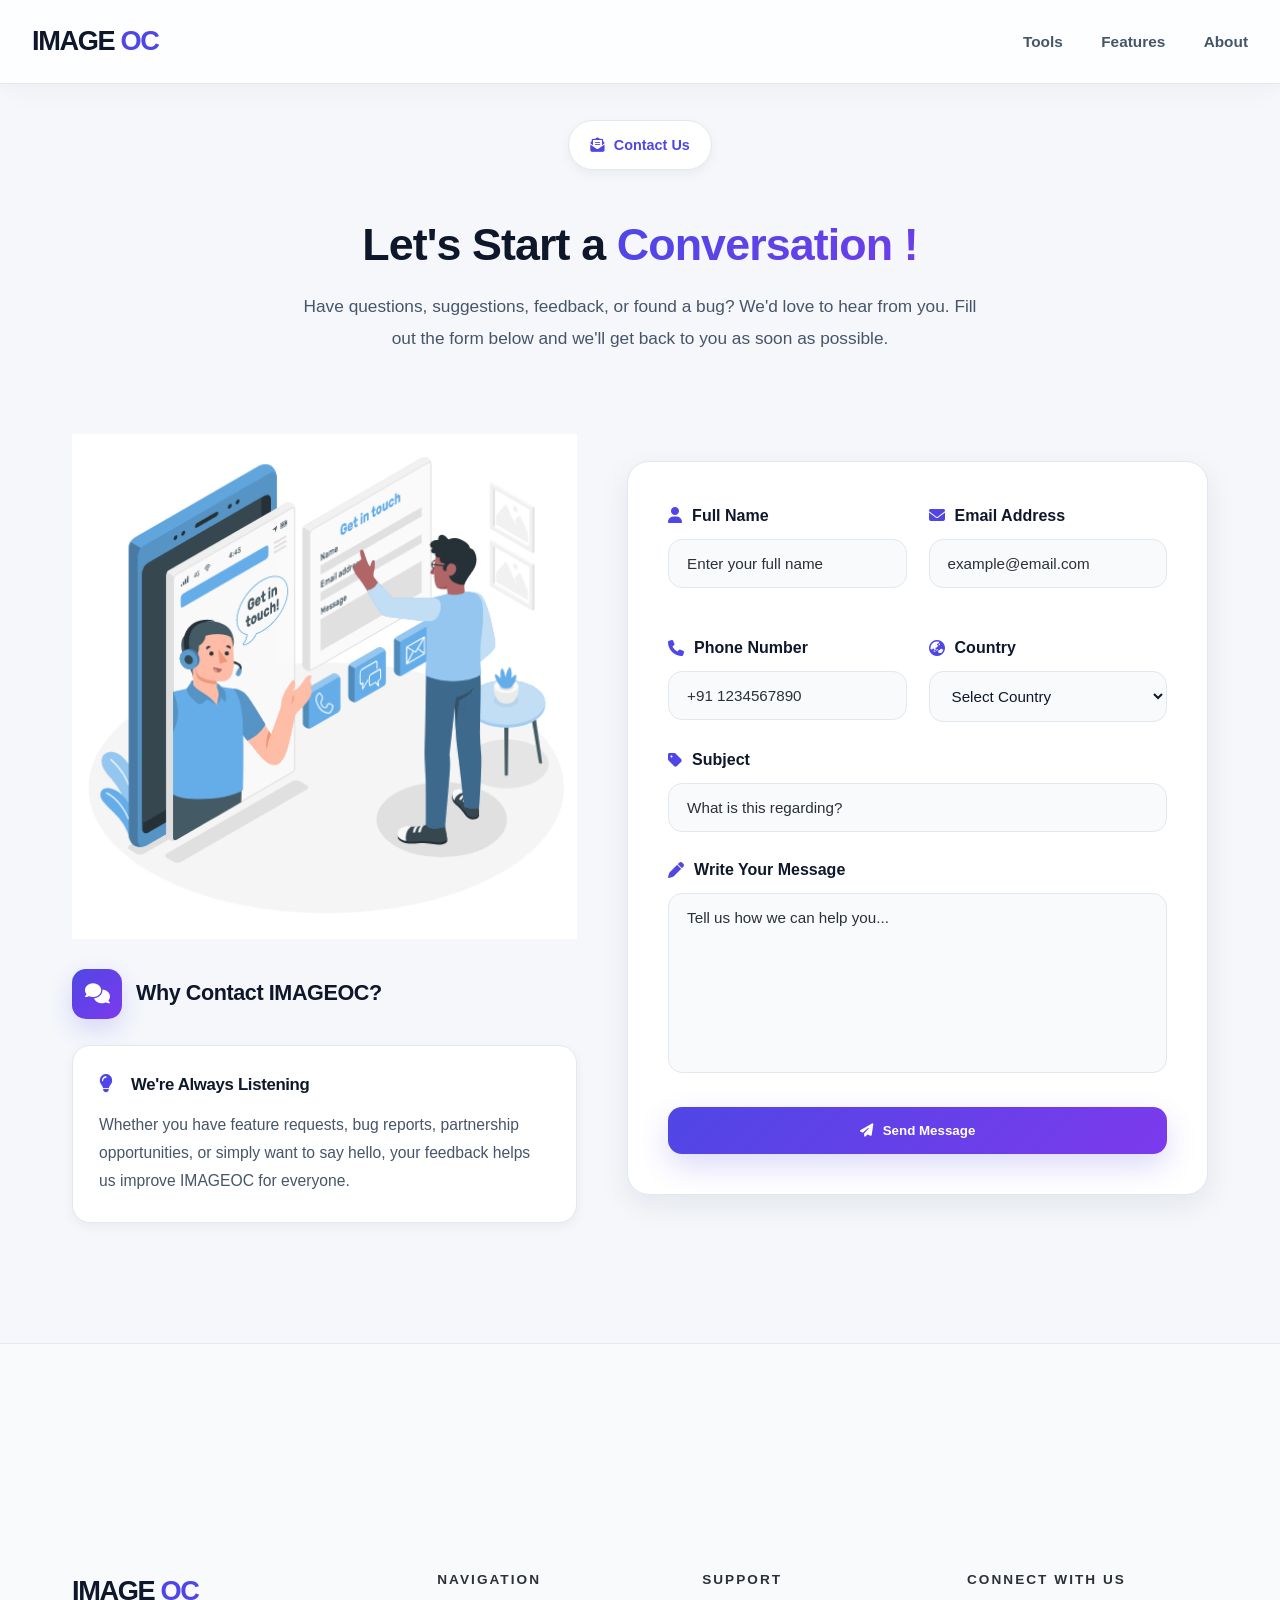
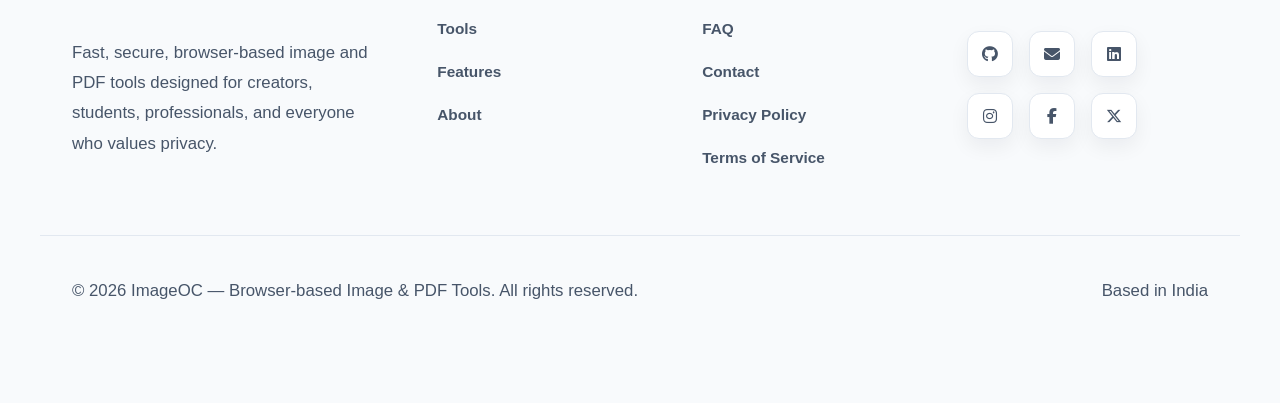
==== pages/contact.html @ ad78df89 "Add files via upload" ====
<!doctype html>
<html lang="en">
  <head>
    <meta charset="UTF-8" />
    <meta name="viewport" content="width=device-width, initial-scale=1.0" />
    <title>Contact • IMAGEOC</title>
    <!--font awesome-->
    <link
      rel="stylesheet"
      href="https://cdnjs.cloudflare.com/ajax/libs/font-awesome/6.7.2/css/all.min.css"
    />
    <!-- Main CSS -->
    <!-- Light CSS (Enabled by default) -->
    <link
      id="light-theme"
      rel="stylesheet"
      href="../light-css/main.css"
      media="all"
    />
    <link rel="stylesheet" href="support-css/main.css" />
  </head>

  <body>
    <!-- ================= HEADER ================= -->
    <header class="main-header">
      <div class="header-container">
        <!-- LOGO -->
        <a href="../index.html" class="logo">IMAGE<span> OC</span></a>

        <!-- NAVIGATION -->
        <nav class="navbar" id="navbar" aria-label="Main Navigation">
          <ul class="nav-list">
            <li>
              <a href="../index.html#all-tools" class="nav-link">Tools</a>
            </li>

            <li>
              <a href="../index.html#features" class="nav-link">Features</a>
            </li>

            <li><a href="../index.html#about" class="nav-link">About</a></li>
          </ul>
        </nav>

        <!-- HAMBURGER -->
        <button
          class="menu-toggle"
          id="menuToggle"
          aria-label="Toggle menu"
          aria-expanded="false"
        >
          <span></span>
          <span></span>
          <span></span>
        </button>
      </div>
    </header>
    <!-- ================= CONTACT ================= -->

    <section class="info-page" id="contact">
      <div class="container">
        <div class="section-heading center">
          <span class="section-badge">
            <i class="fas fa-envelope-open-text"></i>
            Contact Us
          </span>

          <h2>Let's Start a <span>Conversation !</span></h2>

          <p>
            Have questions, suggestions, feedback, or found a bug? We'd love to
            hear from you. Fill out the form below and we'll get back to you as
            soon as possible.
          </p>
        </div>

        <div class="contact-layout">
          <!-- LEFT -->

          <div class="contact-info">
            <img
              src="photo/Get in touch.gif"
              alt="Contact Illustration"
              class="contact-image"
            />

            <div class="info-section">
              <div class="info-header">
                <i class="fas fa-comments"></i>
                <h3>Why Contact IMAGEOC?</h3>
              </div>

              <div class="info-card">
                <h4>
                  <i class="fas fa-lightbulb"></i>
                  We're Always Listening
                </h4>

                <p>
                  Whether you have feature requests, bug reports, partnership
                  opportunities, or simply want to say hello, your feedback
                  helps us improve IMAGEOC for everyone.
                </p>
              </div>
            </div>
          </div>

          <!-- RIGHT -->

          <div class="contact-form-wrapper">
            <form class="contact-form" onsubmit="sendToWhatsApp(event)">
              <div class="form-grid">
                <!-- NAME -->

                <div class="form-group">
                  <label for="name">
                    <i class="fas fa-user"></i>
                    Full Name
                  </label>

                  <input
                    type="text"
                    id="name"
                    placeholder="Enter your full name"
                    minlength="3"
                    maxlength="50"
                    pattern="[A-Za-z ]+"
                    autocomplete="name"
                    autocapitalize="words"
                    oninput="this.value = this.value.replace(/[^A-Za-z ]/g, '')"
                    required
                  />
                </div>

                <!-- EMAIL -->

                <div class="form-group">
                  <label for="email">
                    <i class="fas fa-envelope"></i>
                    Email Address
                  </label>

                  <input
                    type="email"
                    id="email"
                    placeholder="example@email.com"
                    maxlength="100"
                    autocomplete="email"
                    required
                  />
                </div>

                <!-- PHONE -->

                <div class="form-group">
                  <label for="phone">
                    <i class="fas fa-phone"></i>
                    Phone Number
                  </label>

                  <input
                    type="tel"
                    id="phone"
                    required
                    placeholder="+91 1234567890"
                    inputmode="tel"
                    autocomplete="tel"
                    maxlength="16"
                    pattern="^\+?[0-9]{7,15}$"
                    oninput="
                      this.value = this.value
                        .replace(/[^0-9+]/g, '')
                        .replace(/(?!^)\+/g, '')
                    "
                  />
                </div>

                <!-- COUNTRY -->

                <div class="form-group">
                  <label for="country">
                    <i class="fas fa-earth-asia"></i>
                    Country
                  </label>

                  <select id="country" autocomplete="country-name" required>
                    <option value="">Select Country</option>

                    <option value="India">India</option>
                    <option value="United States">United States</option>
                    <option value="United Kingdom">United Kingdom</option>
                    <option value="Canada">Canada</option>
                    <option value="Australia">Australia</option>
                    <option value="Germany">Germany</option>
                    <option value="France">France</option>
                    <option value="Japan">Japan</option>
                    <option value="Other">Other</option>
                  </select>
                </div>
              </div>

              <!-- SUBJECT -->

              <div class="form-group">
                <label for="subject">
                  <i class="fas fa-tag"></i>
                  Subject
                </label>

                <input
                  type="text"
                  id="subject"
                  placeholder="What is this regarding?"
                  maxlength="80"
                  autocomplete="off"
                  autocapitalize="sentences"
                  required
                />
              </div>

              <!-- MESSAGE -->

              <div class="form-group">
                <label for="message">
                  <i class="fas fa-pen"></i>
                  Write Your Message
                </label>

                <textarea
                  id="message"
                  rows="7"
                  minlength="10"
                  maxlength="1000"
                  placeholder="Tell us how we can help you..."
                  required
                ></textarea>
              </div>

              <!-- BUTTON -->

              <button class="btn btn-primary" type="submit">
                <i class="fas fa-paper-plane"></i>
                Send Message
              </button>
            </form>
          </div>
        </div>
      </div>
    </section>
    <!-- ================= FOOTER ================= -->
    <footer class="main-footer">
      <div class="container footer-grid">
        <div class="footer-brand">
          <a href="../index.html" class="logo">IMAGE<span> OC</span></a>
          <p>
            Fast, secure, browser-based image and PDF tools designed for
            creators, students, professionals, and everyone who values privacy.
          </p>
        </div>

        <div class="footer-nav">
          <h5>Navigation</h5>
          <ul>
            <li>
              <a href="../index.html#all-tools" class="nav-link">Tools</a>
            </li>

            <li>
              <a href="../index.html#features" class="nav-link">Features</a>
            </li>

            <li><a href="../index.html#about" class="nav-link">About</a></li>
          </ul>
        </div>

        <!-- Support -->
        <div class="footer-support">
          <h5>Support</h5>
          <ul>
            <li><a href="faq.html#faq" class="nav-link">FAQ</a></li>
            <li><a href="contact.html#contact" class="nav-link">Contact</a></li>
            <li>
              <a href="privacy.html#privacy" class="nav-link">Privacy Policy</a>
            </li>
            <li>
              <a href="terms-services.html#terms" class="nav-link"
                >Terms of Service</a
              >
            </li>
          </ul>
        </div>

        <div class="footer-socials">
          <h5>Connect With Us</h5>

          <!-- First Row -->
          <div class="social-row">
            <a
              href="https://github.com/brijeshsingh16"
              target="_blank"
              rel="noopener noreferrer"
              aria-label="GitHub"
            >
              <i class="fab fa-github"></i>
            </a>

            <a href="mailto:bsingh162004@gmail.com" aria-label="Email">
              <i class="fas fa-envelope"></i>
            </a>

            <a
              href="https://www.linkedin.com/in/bsingh16/"
              target="_blank"
              rel="noopener noreferrer"
              aria-label="LinkedIn"
            >
              <i class="fab fa-linkedin"></i>
            </a>
          </div>

          <!-- Second Row -->
          <div class="social-row">
            <a
              href="#"
              target="_blank"
              rel="noopener noreferrer"
              aria-label="Instagram"
            >
              <i class="fab fa-instagram"></i>
            </a>

            <a
              href="#"
              target="_blank"
              rel="noopener noreferrer"
              aria-label="Facebook"
            >
              <i class="fab fa-facebook-f"></i>
            </a>

            <a
              href="#"
              target="_blank"
              rel="noopener noreferrer"
              aria-label="X (Twitter)"
            >
              <i class="fab fa-x-twitter"></i>
            </a>
          </div>
        </div>
      </div>

      <div class="footer-bottom">
        <div class="container bottom-flex">
          <p>
            &copy; <span id="year"></span> ImageOC — Browser-based Image & PDF
            Tools. All rights reserved.
          </p>
          <p class="location-tag">Based in India</p>
        </div>
      </div>
    </footer>
    <!-- ================= SCRIPT ================= -->
    <!-- Core -->
    <script src="../js/active-nav.js"></script>
    <script src="../js/mobile-menu.js"></script>
    <script src="js/contact.js"></script>
    <script src="../js/year.js"></script>
  </body>
</html>
---- light-css/main.css ----
@import url("variables.css");
@import url("reset.css");
@import url("typography.css");


@import url("header.css");
@import url("navigation.css");
@import url("switch.css");
@import url("hero.css");
@import url("tools.css");
@import url("workspace.css");
@import url("multi-workspace.css");
@import url("features.css");
@import url("about.css");

@import url("footer.css");

@import url("responsive.css");
@import "./image-css/image-to-pdf.css";
/* Smoothly animate background colors and text colors when stylesheets switch */
body, 
header, 
.navbar, 
.nav-link, 
section, 
div, 
p, 
h1, 
h2, 
h3 {
  transition: background-color 0.4s ease, color 0.4s ease, border-color 0.4s ease;
}
---- pages/support-css/main.css ----
@import url("variables.css");
@import url("universal.css");
@import url("contact.css");
@import url("responsive.css");
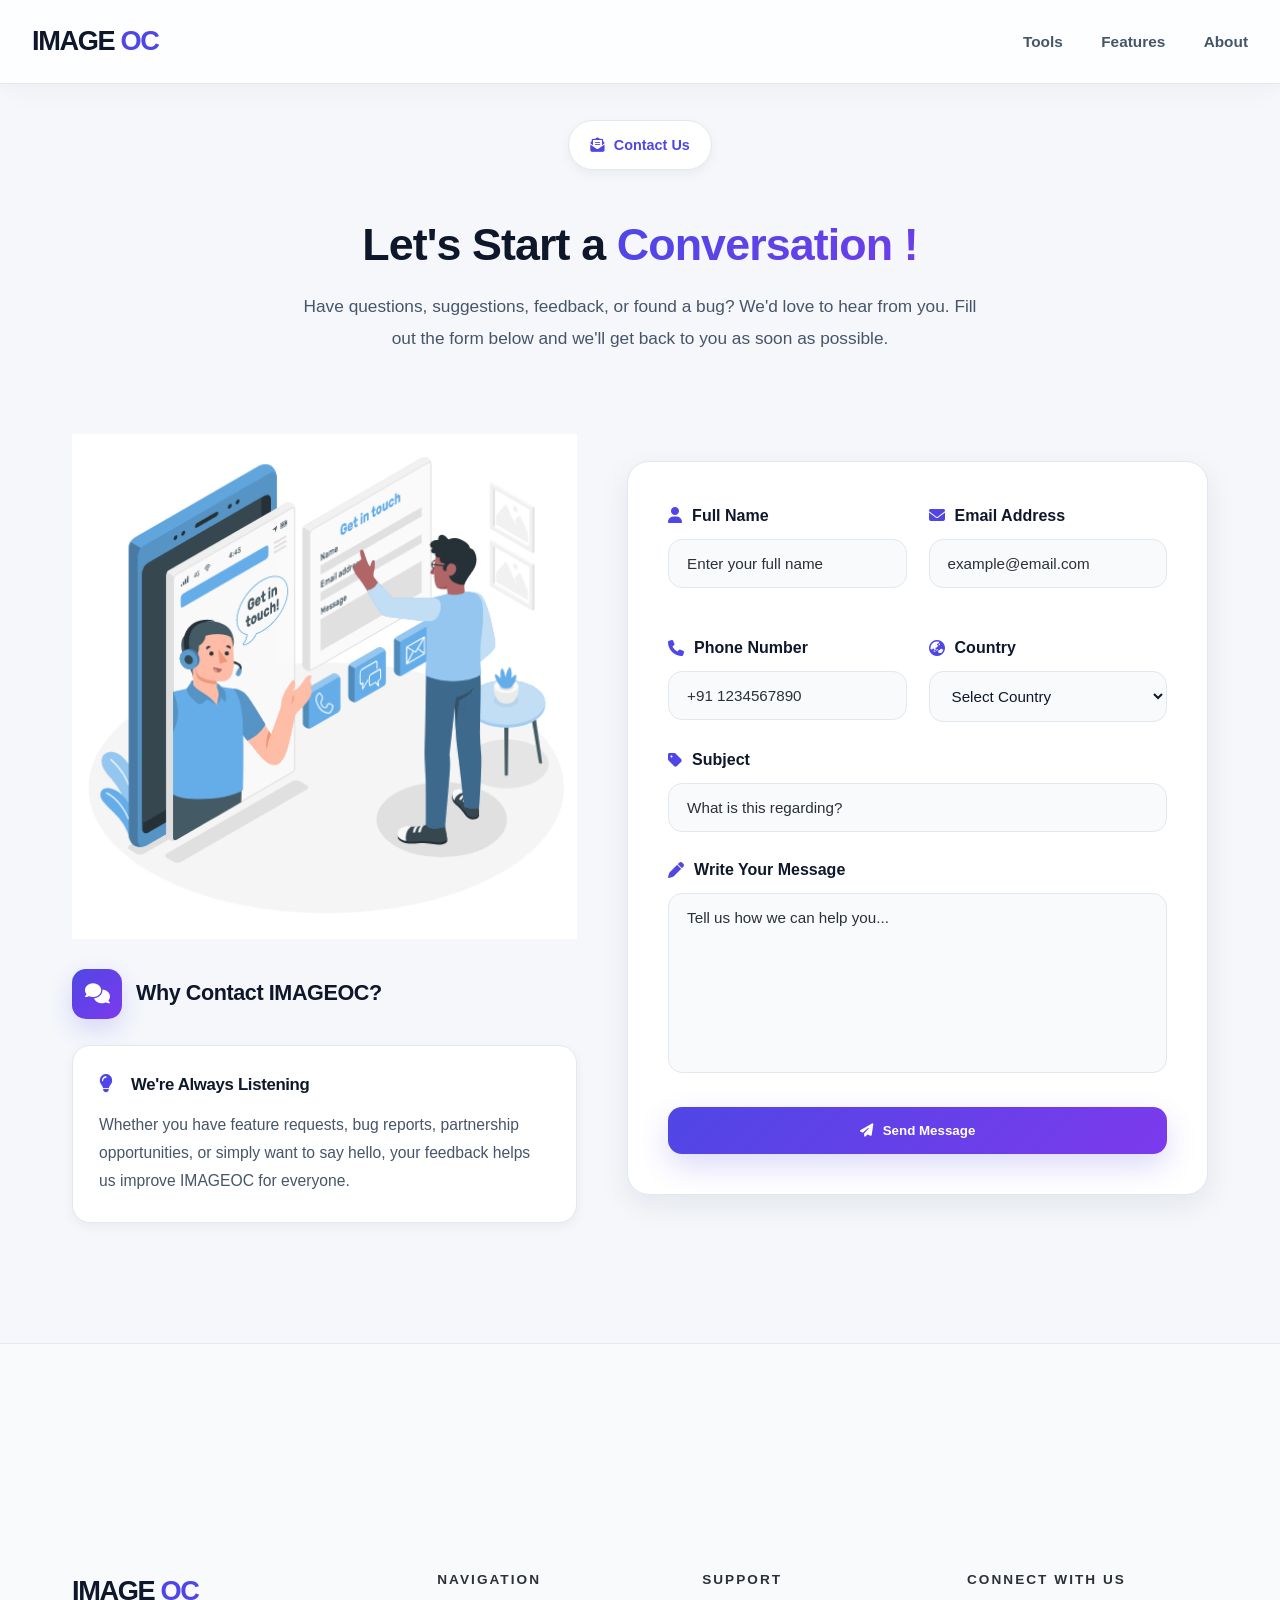
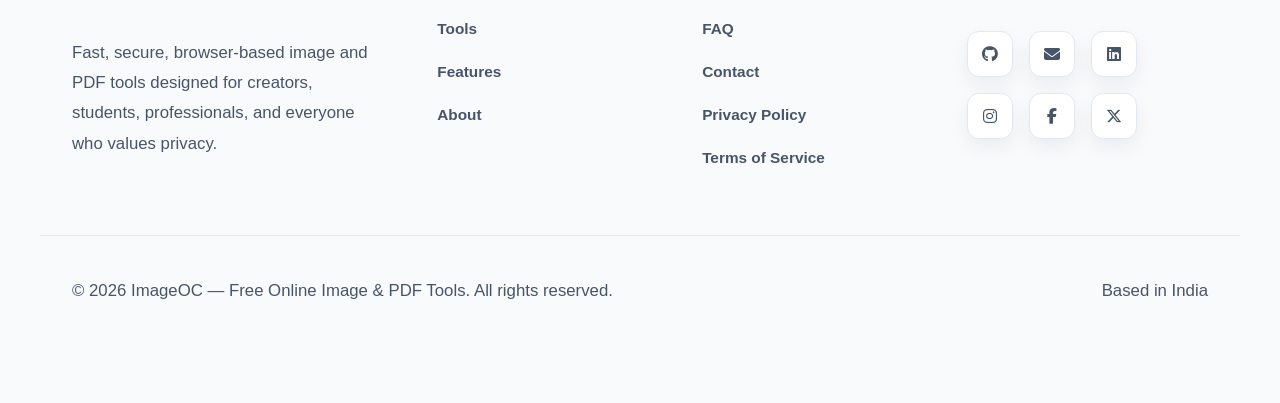
==== commit 48a5add4: "Add files via upload" ====
--- a/pages/contact.html
+++ b/pages/contact.html
@@ -3,7 +3,85 @@
   <head>
     <meta charset="UTF-8" />
     <meta name="viewport" content="width=device-width, initial-scale=1.0" />
-    <title>Contact • IMAGEOC</title>
+    <title>Contact | IMAGEOC</title>
+    <link rel="icon" type="image/png" href="photo/imageoc.png" />
+    <meta
+      name="description"
+      content="Compress images, convert JPG PNG WEBP, crop, resize, merge PDF, split PDF and create Image to PDF online. 100% browser based. Secure. Fast. Free."
+    />
+
+    <meta name="robots" content="index,follow,max-image-preview:large" />
+
+    <link rel="canonical" href="https://imageoc.com/" />
+
+    <meta property="og:type" content="website" />
+    <meta property="og:title" content="IMAGEOC - Free Image & PDF Tools" />
+
+    <meta
+      property="og:description"
+      content="Compress images, convert formats, merge PDFs, split PDFs and more."
+    />
+
+    <meta property="og:image" content="imageoc" />
+
+    <meta property="og:url" content="https://imageoc.com/" />
+
+    <meta property="og:site_name" content="IMAGEOC" />
+
+    <meta name="twitter:card" content="summary_large_image" />
+
+    <meta name="twitter:title" content="IMAGEOC" />
+
+    <meta
+      name="twitter:description"
+      content="Free browser based image and PDF tools."
+    />
+
+    <meta name="twitter:image" content="https://imageoc.com/images/cover.jpg" />
+
+    <script type="application/ld+json">
+      {
+        "@context": "https://schema.org",
+        "@type": "SoftwareApplication",
+        "name": "IMAGEOC",
+        "url": "https://imageoc.com",
+        "applicationCategory": "UtilitiesApplication",
+        "operatingSystem": "Any",
+        "description": "Free online Image and PDF tools including Compress Image, Resize Image, Crop Image, Merge PDF, Split PDF and Image to PDF.",
+        "offers": {
+          "@type": "Offer",
+          "price": "0",
+          "priceCurrency": "USD/INR"
+        }
+      }
+    </script>
+    <script type="application/ld+json">
+      {
+        "@context": "https://schema.org",
+        "@type": "Organization",
+        "name": "IMAGEOC",
+        "url": "https://imageoc.com",
+        "logo": "https://imageoc.com/logo.png",
+        "sameAs": [
+          "https://twitter.com/...",
+          "https://facebook.com/...",
+          "https://linkedin.com/..."
+        ]
+      }
+    </script>
+    <script type="application/ld+json">
+      {
+        "@context": "https://schema.org",
+        "@type": "WebSite",
+        "url": "https://imageoc.com",
+        "name": "IMAGEOC",
+        "potentialAction": {
+          "@type": "SearchAction",
+          "target": "https://imageoc.com/search?q={search_term_string}",
+          "query-input": "required name=search_term_string"
+        }
+      }
+    </script>
     <!--font awesome-->
     <link
       rel="stylesheet"
@@ -304,7 +382,7 @@
               <i class="fab fa-github"></i>
             </a>
 
-            <a href="mailto:bsingh162004@gmail.com" aria-label="Email">
+            <a href="mailto:contact.imageoc@gmail.com" aria-label="Email">
               <i class="fas fa-envelope"></i>
             </a>
 
@@ -353,7 +431,7 @@
       <div class="footer-bottom">
         <div class="container bottom-flex">
           <p>
-            &copy; <span id="year"></span> ImageOC — Browser-based Image & PDF
+            &copy; <span id="year"></span> ImageOC — Free Online Image & PDF
             Tools. All rights reserved.
           </p>
           <p class="location-tag">Based in India</p>
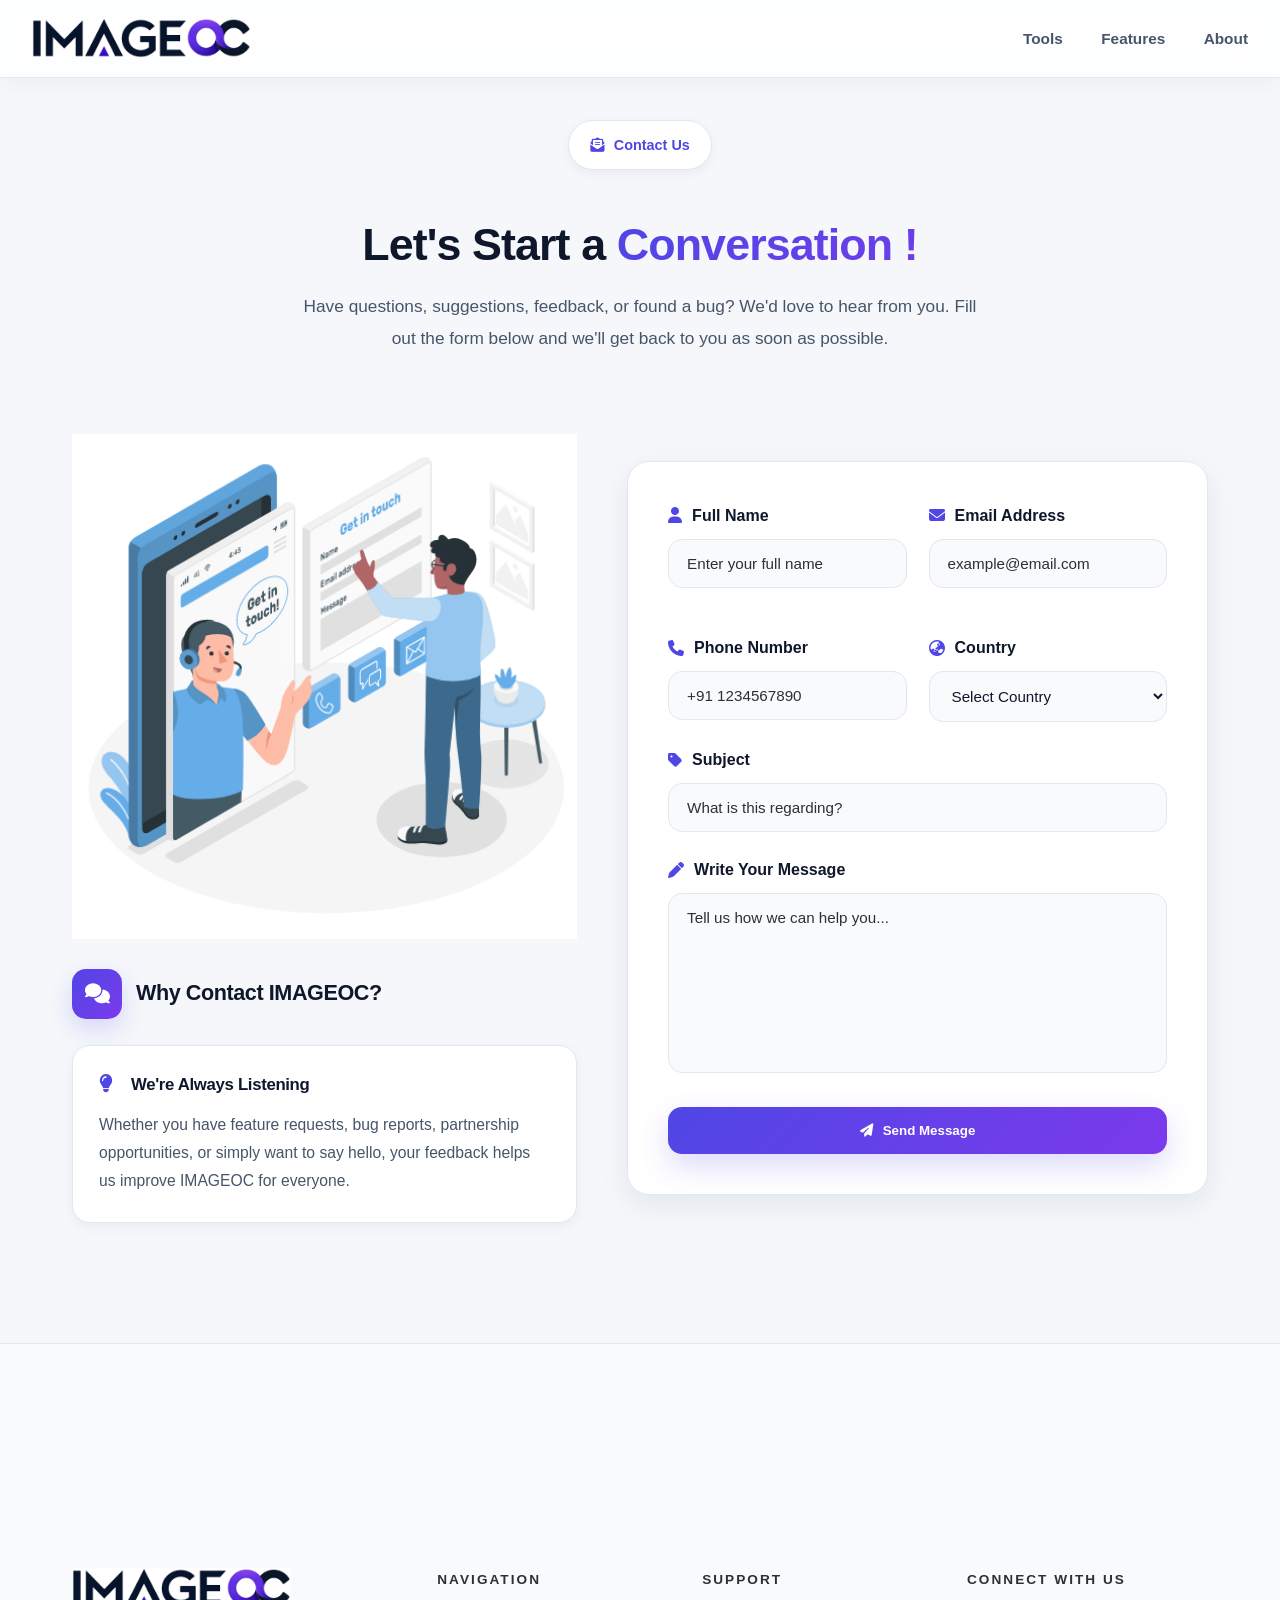
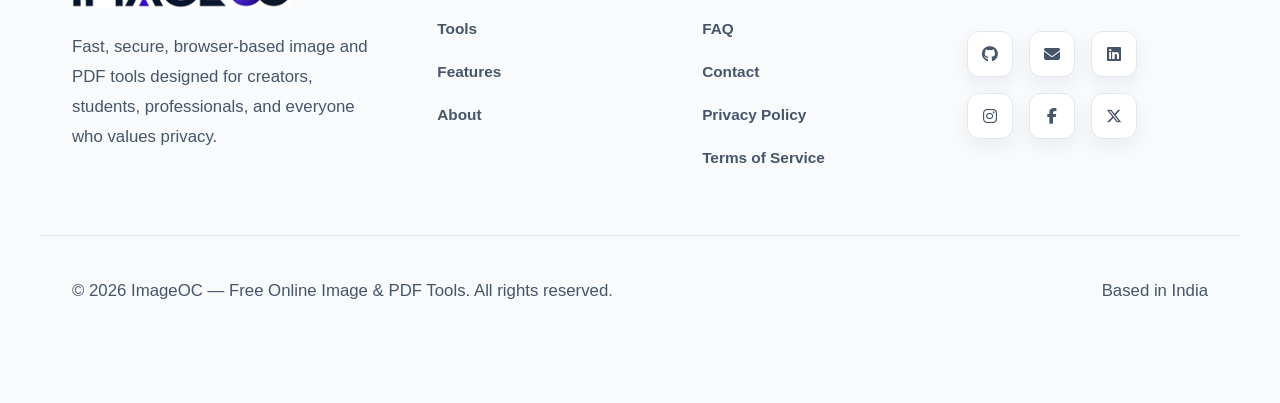
==== commit 3ed14c3e: "Add files via upload" ====
--- a/pages/contact.html
+++ b/pages/contact.html
@@ -4,7 +4,7 @@
     <meta charset="UTF-8" />
     <meta name="viewport" content="width=device-width, initial-scale=1.0" />
     <title>Contact | IMAGEOC</title>
-    <link rel="icon" type="image/png" href="photo/imageoc.png" />
+    <link rel="icon" type="image/png" href="../photo/imageoc.png" />
     <meta
       name="description"
       content="Compress images, convert JPG PNG WEBP, crop, resize, merge PDF, split PDF and create Image to PDF online. 100% browser based. Secure. Fast. Free."
@@ -103,7 +103,18 @@
     <header class="main-header">
       <div class="header-container">
         <!-- LOGO -->
-        <a href="../index.html" class="logo">IMAGE<span> OC</span></a>
+        <a href="../index.html" class="logo">
+          <img
+            src="../photo/imageoc-white.jpeg"
+            alt="IMAGE OC Logo"
+            class="logo-img logo-light"
+          />
+          <img
+            src="../photo/imageoc-black.jpeg"
+            alt="IMAGE OC Logo"
+            class="logo-img logo-dark"
+          />
+        </a>
 
         <!-- NAVIGATION -->
         <nav class="navbar" id="navbar" aria-label="Main Navigation">
@@ -329,7 +340,18 @@
     <footer class="main-footer">
       <div class="container footer-grid">
         <div class="footer-brand">
-          <a href="../index.html" class="logo">IMAGE<span> OC</span></a>
+          <a href="../index.html" class="logo">
+            <img
+              src="../photo/imageoc-white.jpeg"
+              alt="IMAGE OC Logo"
+              class="logo-img logo-light"
+            />
+            <img
+              src="../photo/imageoc-black.jpeg"
+              alt="IMAGE OC Logo"
+              class="logo-img logo-dark"
+            />
+          </a>
           <p>
             Fast, secure, browser-based image and PDF tools designed for
             creators, students, professionals, and everyone who values privacy.
@@ -399,7 +421,7 @@
           <!-- Second Row -->
           <div class="social-row">
             <a
-              href="#"
+              href="https://www.instagram.com/imageoc.official/"
               target="_blank"
               rel="noopener noreferrer"
               aria-label="Instagram"
@@ -417,7 +439,7 @@
             </a>
 
             <a
-              href="#"
+              href="https://x.com/imageoc"
               target="_blank"
               rel="noopener noreferrer"
               aria-label="X (Twitter)"
